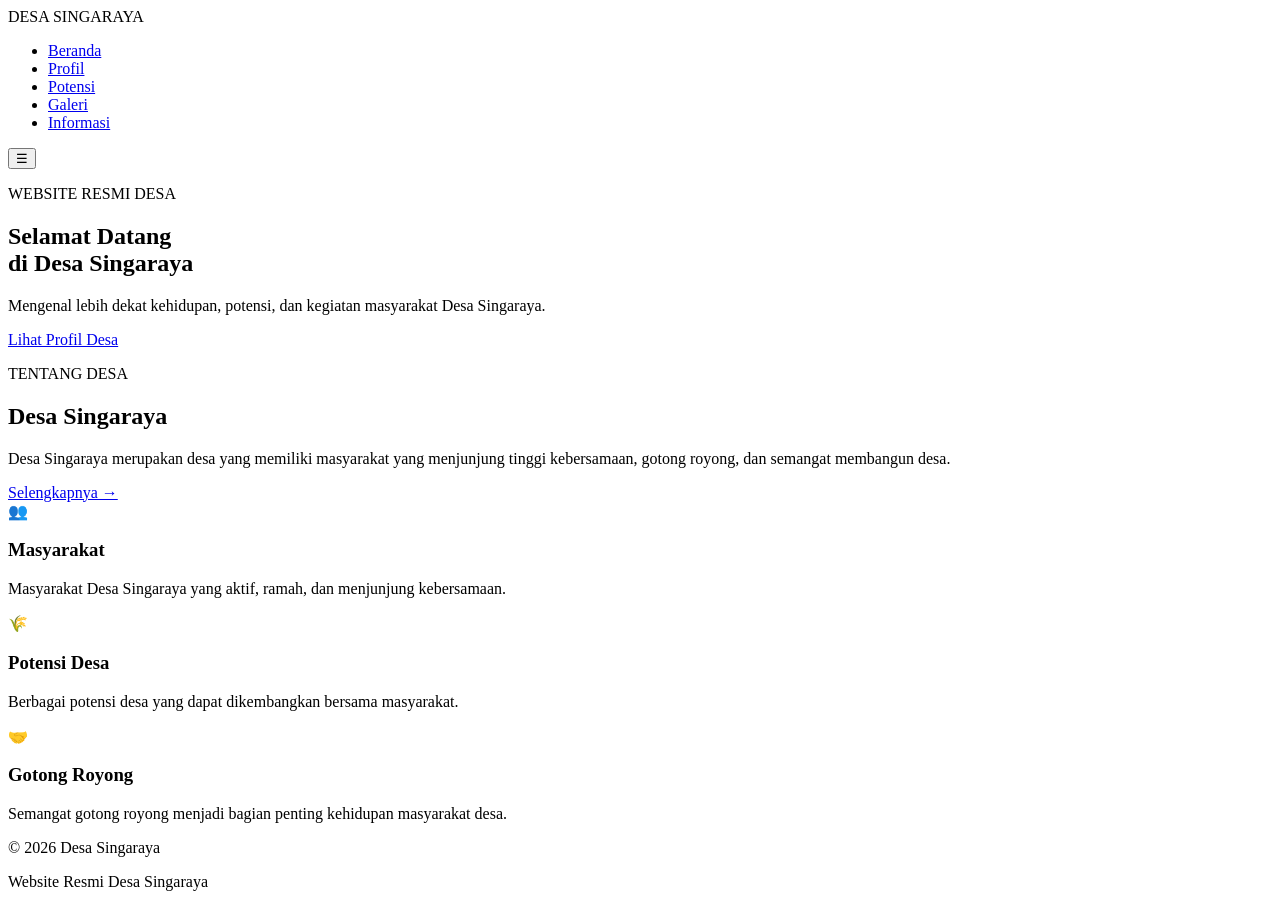
==== index.html @ f7b1a8e2 "Create index.html" ====
<!DOCTYPE html>
<html lang="id">
<head>
    <meta charset="UTF-8">
    <meta name="viewport" content="width=device-width, initial-scale=1.0">
    <title>Desa Singaraya</title>
    <link rel="stylesheet" href="css/style.css">
</head>

<body>

<header>
    <nav>
        <div class="logo">DESA SINGARAYA</div>

        <ul id="menu">
            <li><a href="index.html" class="active">Beranda</a></li>
            <li><a href="profil.html">Profil</a></li>
            <li><a href="potensi.html">Potensi</a></li>
            <li><a href="galeri.html">Galeri</a></li>
            <li><a href="informasi.html">Informasi</a></li>
        </ul>

        <button class="menu-btn" onclick="toggleMenu()">☰</button>
    </nav>
</header>

<section class="hero">
    <div class="hero-text">
        <p>WEBSITE RESMI DESA</p>

        <h1>
            Selamat Datang<br>
            di <span>Desa Singaraya</span>
        </h1>

        <p>
            Mengenal lebih dekat kehidupan, potensi,
            dan kegiatan masyarakat Desa Singaraya.
        </p>

        <a href="profil.html" class="btn">
            Lihat Profil Desa
        </a>
    </div>
</section>

<section class="about">
    <p class="judul-kecil">TENTANG DESA</p>

    <h2>Desa Singaraya</h2>

    <p>
        Desa Singaraya merupakan desa yang memiliki
        masyarakat yang menjunjung tinggi kebersamaan,
        gotong royong, dan semangat membangun desa.
    </p>

    <a href="profil.html" class="btn-outline">
        Selengkapnya →
    </a>
</section>

<section class="cards">

    <div class="card">
        <div class="icon">👥</div>
        <h3>Masyarakat</h3>
        <p>
            Masyarakat Desa Singaraya yang aktif,
            ramah, dan menjunjung kebersamaan.
        </p>
    </div>

    <div class="card">
        <div class="icon">🌾</div>
        <h3>Potensi Desa</h3>
        <p>
            Berbagai potensi desa yang dapat
            dikembangkan bersama masyarakat.
        </p>
    </div>

    <div class="card">
        <div class="icon">🤝</div>
        <h3>Gotong Royong</h3>
        <p>
            Semangat gotong royong menjadi bagian
            penting kehidupan masyarakat desa.
        </p>
    </div>

</section>

<footer>
    <p>© 2026 Desa Singaraya</p>
    <p>Website Resmi Desa Singaraya</p>
</footer>

<script src="js/script.js"></script>

</body>
</html>
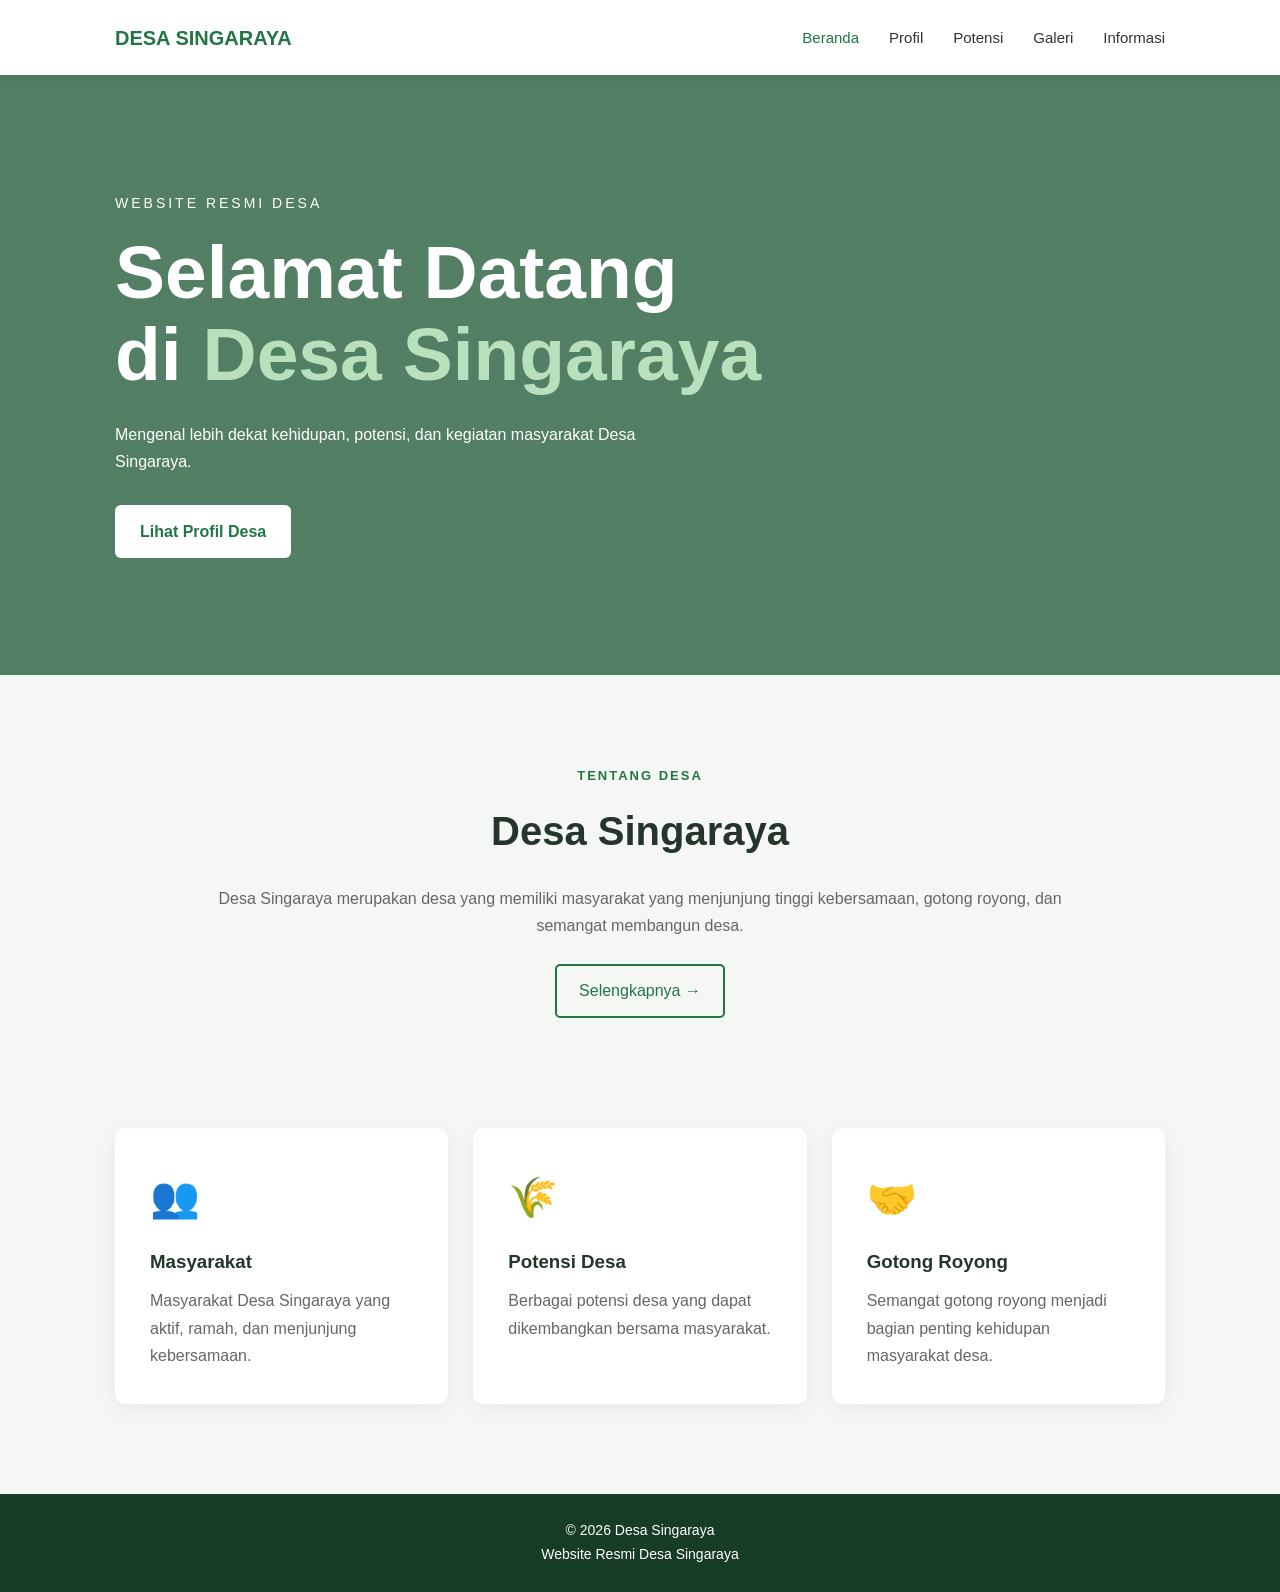
==== commit f9e1c521: "Update index.html" ====
--- a/index.html
+++ b/index.html
@@ -4,7 +4,481 @@
     <meta charset="UTF-8">
     <meta name="viewport" content="width=device-width, initial-scale=1.0">
     <title>Desa Singaraya</title>
-    <link rel="stylesheet" href="css/style.css">
+    <style>
+* {
+    margin: 0;
+    padding: 0;
+    box-sizing: border-box;
+}
+
+html {
+    scroll-behavior: smooth;
+}
+
+body {
+    font-family: Arial, sans-serif;
+    background: #f5f7f5;
+    color: #26352b;
+    line-height: 1.7;
+}
+
+
+/* NAVBAR */
+
+header {
+    background: white;
+    position: sticky;
+    top: 0;
+    z-index: 100;
+    box-shadow: 0 2px 10px rgba(0,0,0,0.08);
+}
+
+nav {
+    max-width: 1100px;
+    margin: auto;
+
+    height: 75px;
+
+    display: flex;
+    align-items: center;
+    justify-content: space-between;
+
+    padding: 0 25px;
+}
+
+.logo {
+    color: #237447;
+    font-size: 20px;
+    font-weight: bold;
+}
+
+nav ul {
+    display: flex;
+    list-style: none;
+    gap: 30px;
+}
+
+nav ul li a {
+    color: #333;
+    text-decoration: none;
+    font-size: 15px;
+    font-weight: 500;
+}
+
+nav ul li a:hover,
+nav ul li a.active {
+    color: #237447;
+}
+
+.menu-btn {
+    display: none;
+    border: none;
+    background: none;
+    font-size: 27px;
+    cursor: pointer;
+}
+
+
+/* HERO */
+/* Ganti foto latar dengan mengganti URL di dalam url("...") di bawah ini,
+   atau ganti dengan path lokal misalnya url("../img/hero.jpg") */
+
+.hero {
+    min-height: 600px;
+
+    display: flex;
+    align-items: center;
+
+    background:
+        linear-gradient(
+            rgba(20,80,45,0.72),
+            rgba(20,80,45,0.72)
+        ),
+        url("https://images.unsplash.com/photo-1500382017468-9049fed747ef?auto=format&fit=crop&w=1600&q=80");
+
+    background-size: cover;
+    background-position: center;
+
+    color: white;
+}
+
+.hero-text {
+    max-width: 1100px;
+    width: 100%;
+    margin: auto;
+    padding: 60px 25px;
+}
+
+.hero-text > p:first-child {
+    font-size: 14px;
+    letter-spacing: 3px;
+    margin-bottom: 15px;
+}
+
+.hero h1 {
+    font-size: clamp(42px, 7vw, 75px);
+    line-height: 1.1;
+    margin-bottom: 25px;
+}
+
+.hero h1 span {
+    color: #b8e0bd;
+}
+
+.hero-text p {
+    max-width: 600px;
+    margin-bottom: 30px;
+}
+
+
+/* BUTTON */
+
+.btn {
+    display: inline-block;
+
+    padding: 13px 25px;
+
+    background: white;
+    color: #237447;
+
+    text-decoration: none;
+
+    border-radius: 6px;
+
+    font-weight: bold;
+
+    transition: 0.3s;
+}
+
+.btn:hover {
+    transform: translateY(-3px);
+}
+
+
+/* ABOUT */
+
+.about {
+    max-width: 900px;
+    margin: auto;
+
+    text-align: center;
+
+    padding: 90px 25px;
+}
+
+.judul-kecil {
+    color: #237447;
+    font-size: 13px;
+    font-weight: bold;
+    letter-spacing: 2px;
+}
+
+.about h2 {
+    font-size: 40px;
+    margin: 10px 0 20px;
+}
+
+.about > p:not(.judul-kecil) {
+    color: #666;
+    margin-bottom: 25px;
+}
+
+.btn-outline {
+    display: inline-block;
+
+    padding: 11px 22px;
+
+    border: 2px solid #237447;
+    color: #237447;
+
+    text-decoration: none;
+
+    border-radius: 5px;
+}
+
+.btn-outline:hover {
+    background: #237447;
+    color: white;
+}
+
+
+/* CARDS */
+
+.cards {
+    max-width: 1100px;
+    margin: auto;
+
+    padding: 20px 25px 90px;
+
+    display: grid;
+    grid-template-columns: repeat(3, 1fr);
+
+    gap: 25px;
+}
+
+.card {
+    background: white;
+    padding: 35px;
+
+    border-radius: 10px;
+
+    box-shadow: 0 5px 20px rgba(0,0,0,0.06);
+
+    transition: 0.3s;
+}
+
+.card:hover {
+    transform: translateY(-7px);
+}
+
+.icon {
+    font-size: 40px;
+    margin-bottom: 15px;
+}
+
+.card h3 {
+    margin-bottom: 10px;
+}
+
+.card p {
+    color: #666;
+}
+
+
+/* PAGE HEADER */
+
+.page-header {
+    background: #237447;
+    color: white;
+
+    text-align: center;
+
+    padding: 80px 20px;
+}
+
+.page-header h1 {
+    font-size: 50px;
+    margin-bottom: 10px;
+}
+
+
+/* CONTENT */
+
+.content {
+    max-width: 1100px;
+    margin: auto;
+
+    padding: 80px 25px;
+}
+
+.content h2 {
+    color: #237447;
+    margin: 35px 0 10px;
+}
+
+.content p {
+    color: #555;
+}
+
+.list {
+    margin: 15px 0 0 25px;
+}
+
+/* Foto tunggal di dalam halaman (misalnya profil.html) */
+.content-photo {
+    width: 100%;
+    max-height: 420px;
+    object-fit: cover;
+    border-radius: 10px;
+    box-shadow: 0 5px 20px rgba(0,0,0,0.08);
+    margin-bottom: 10px;
+}
+
+
+/* POTENSI */
+
+.potensi-grid {
+    display: grid;
+    grid-template-columns: repeat(3, 1fr);
+    gap: 25px;
+}
+
+.potensi-card {
+    background: white;
+
+    padding: 35px;
+
+    border-radius: 10px;
+
+    box-shadow: 0 5px 20px rgba(0,0,0,0.07);
+
+    transition: 0.3s;
+
+    overflow: hidden;
+}
+
+.potensi-card:hover {
+    transform: translateY(-7px);
+}
+
+/* Foto di dalam kartu potensi, ditempel di atas ikon */
+.potensi-card img {
+    width: calc(100% + 70px);
+    margin: -35px -35px 20px -35px;
+    height: 180px;
+    object-fit: cover;
+    display: block;
+}
+
+
+/* GALLERY */
+
+.gallery {
+    display: grid;
+    grid-template-columns: repeat(2, 1fr);
+    gap: 25px;
+}
+
+.gallery-box {
+    background: white;
+    border-radius: 10px;
+    overflow: hidden;
+
+    box-shadow: 0 5px 20px rgba(0,0,0,0.07);
+}
+
+.gallery-box img {
+    width: 100%;
+    height: 280px;
+
+    object-fit: cover;
+
+    display: block;
+}
+
+.gallery-box h3 {
+    padding: 20px;
+}
+
+
+/* INFORMASI */
+
+.info {
+    display: grid;
+    gap: 25px;
+}
+
+.info article {
+    background: white;
+
+    padding: 30px;
+
+    border-left: 5px solid #237447;
+
+    box-shadow: 0 5px 20px rgba(0,0,0,0.06);
+}
+
+/* Foto di dalam artikel informasi */
+.info article img {
+    width: 100%;
+    max-height: 260px;
+    object-fit: cover;
+    border-radius: 6px;
+    margin-bottom: 15px;
+}
+
+.info article span {
+    color: #237447;
+    font-weight: bold;
+}
+
+.info article h2 {
+    margin: 5px 0 10px;
+}
+
+
+/* FOOTER */
+
+footer {
+    background: #173d27;
+    color: white;
+
+    padding: 25px;
+
+    text-align: center;
+
+    font-size: 14px;
+}
+
+
+/* RESPONSIVE HP */
+
+@media (max-width: 768px) {
+
+    nav {
+        height: 65px;
+    }
+
+    nav ul {
+        display: none;
+
+        position: absolute;
+
+        top: 65px;
+        left: 0;
+
+        width: 100%;
+
+        background: white;
+
+        flex-direction: column;
+
+        gap: 0;
+    }
+
+    nav ul.show {
+        display: flex;
+    }
+
+    nav ul li {
+        padding: 15px 25px;
+        border-bottom: 1px solid #eee;
+    }
+
+    .menu-btn {
+        display: block;
+    }
+
+    .hero {
+        min-height: 550px;
+    }
+
+    .hero h1 {
+        font-size: 45px;
+    }
+
+    .cards {
+        grid-template-columns: 1fr;
+    }
+
+    .potensi-grid {
+        grid-template-columns: 1fr;
+    }
+
+    .gallery {
+        grid-template-columns: 1fr;
+    }
+
+    .page-header h1 {
+        font-size: 38px;
+    }
+
+    .about h2 {
+        font-size: 32px;
+    }
+}
+
+</style>
 </head>
 
 <body>
@@ -25,6 +499,10 @@
     </nav>
 </header>
 
+<!--
+    Foto latar hero (background) diatur lewat CSS di css/style.css,
+    cari class ".hero" lalu ganti URL di dalam url("...")
+-->
 <section class="hero">
     <div class="hero-text">
         <p>WEBSITE RESMI DESA</p>
@@ -93,11 +571,43 @@
 </section>
 
 <footer>
-    <p>© 2026 Desa Singaraya</p>
+    <p>©️ 2026 Desa Singaraya</p>
     <p>Website Resmi Desa Singaraya</p>
 </footer>
 
-<script src="js/script.js"></script>
+<script>
+function toggleMenu() {
+
+    const menu = document.getElementById("menu");
+
+    menu.classList.toggle("show");
+
+}
+
+
+// Animasi sederhana saat halaman dibuka
+
+document.addEventListener("DOMContentLoaded", function () {
+
+    const hero = document.querySelector(".hero-text");
+
+    if (hero) {
+        hero.style.opacity = "0";
+        hero.style.transform = "translateY(30px)";
+
+        setTimeout(function () {
+
+            hero.style.transition = "0.8s";
+
+            hero.style.opacity = "1";
+            hero.style.transform = "translateY(0)";
+
+        }, 200);
+    }
+
+});
+
+</script>
 
 </body>
 </html>
